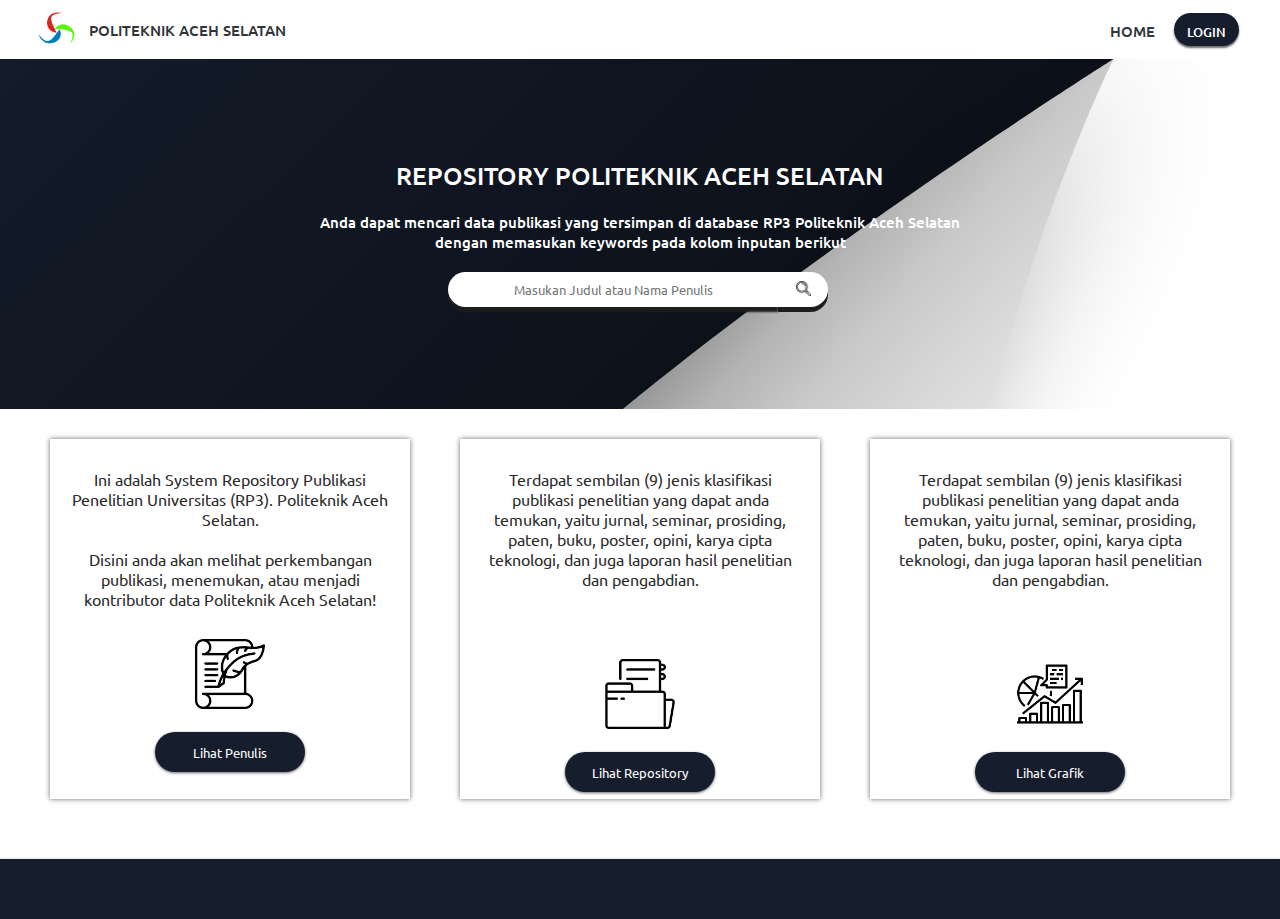
==== index.html @ 5408509c "first commint" ====
<!DOCTYPE html>
<html lang="en">
<head>
    <meta charset="UTF-8">
    <meta name="viewport" content="width=device-width, initial-scale=1.0">
    <title>RP3</title>
    <link rel="stylesheet" href="./assets/css/style.css">
    <link href="./assets/fontawesome/css/all.css" rel="stylesheet"> 
</head>
<body>
    <header>
        <div class="logo">
            <img src="./images/logo-no-text.png" alt="logo"> 
        </div> 
        <span>POLITEKNIK ACEH SELATAN</span>         
        <ul class="nav-links">
            <li><a href="./index.html" class="home">HOME</a></li>
            <li> <a href="http://rp3.poltas.ac.id/"><button class="btn-login">LOGIN</button></a></li>
        </ul>
    </header>
    <section class="start-section">
        <div class="welcome-text">
        <!-- SELAMAT DATANG -->
        REPOSITORY POLITEKNIK ACEH SELATAN
        </div>
        <div class="search-text">Anda dapat mencari data publikasi yang tersimpan di database RP3 Politeknik Aceh Selatan
            dengan memasukan keywords pada kolom inputan berikut</div>
        <div class="search-bar">
            <!-- <div> -->
                <input type="text" placeholder="Masukan Judul atau Nama Penulis">
                <button><img src="images/search.png" alt=""></button>
            <!-- </div> -->
        <div>
            <!-- <select name="" id="">
                <option value="">Pilih Kategori</option>
                <option value="">Prosiding</option>
                <option value="">Jurnal</option>
            </select> -->
                
        </div>
        <!-- <div>
            <button>Cari</button>
        </div> -->
        </div>
    </section>
    <main class="landing-main">
        <section class="box">
            <div class="text-description">
                Ini adalah System Repository Publikasi Penelitian Universitas (RP3). Politeknik Aceh Selatan.
            </div>           
            <div class="text-description-2">
                Disini anda akan melihat perkembangan publikasi, menemukan, atau menjadi kontributor data Politeknik Aceh Selatan!
            </div>
            <div class="box-image">
                <img src="./assets/images/poem.png" alt="">
            </div>
            <a href="./author.html"><button class="btn">Lihat Penulis</button></a>
        </section>

        <section class="box">
            <div class="text-description">
                Terdapat sembilan (9) jenis klasifikasi publikasi penelitian yang dapat anda temukan, yaitu jurnal, seminar, prosiding, paten, buku, poster, opini, karya cipta teknologi, dan juga laporan hasil penelitian dan pengabdian.            
            </div>
            <div class="text-description-3">
            </div>
            <div class="box-image">
                <img src="./assets/images/folder.png" alt="">
            </div>
            <a href="./author.html"><button class="btn">Lihat Repository</button></a>
        </section>

        <section class="box">
            <div class="text-description">
                Terdapat sembilan (9) jenis klasifikasi publikasi penelitian yang dapat anda temukan, yaitu jurnal, seminar, prosiding, paten, buku, poster, opini, karya cipta teknologi, dan juga laporan hasil penelitian dan pengabdian.            
            </div>
            <div class="text-description-3">
            </div>
            <div class="box-image">
                <img src="./assets/images/statistics.png" alt="">
            </div>
            <a href="./author.html"><button class="btn">Lihat Grafik</button></a>
        </section>
    </main>
    <footer>

    </footer>
</body>
</html>
---- assets/css/style.css ----
@import url('https://fonts.googleapis.com/css?family=Ubuntu:300,400,500,700&display=swap');

* {
    padding: 0;
    margin: 0;
    box-sizing: border-box;
    font-family: 'Ubuntu', sans-serif;
}

html {
    position: relative;
    min-height: 100%;
}

body {
    /* background-color: #EAEAEA; */
    background-color: #fff;

}

header {
    display: flex;
    background-color: #fff;
    color: #fff;
    padding: 10px 2%;
    align-items: center;
    width: 100%;
    box-shadow: 0 15px 5px rgb(151, 151, 151);
    z-index: 10;
}

.header{
    display: flex;
    background-color: #fff;
    color: #fff;
    padding: 10px 2%;
    align-items: center;
    width: 100%;

}

/* .logo {
    margin-right: auto;  
} */

header span {
    color: #32353A;
    margin-right: auto;  
    padding-left: 2px;
    font-size: 15px;
    font-weight: 500;
}

.box-image img {
    margin-top: 30px;
    height: 70px;
}

/* .img {
    height: 5px;
    width: 5px;
} */

li {
    list-style: none;
}

li button {

    border-radius: 50px;
    height: 33px;
    width: 65px;
    border:none;
    background-color: #161E2E;
    font-weight: 500;
    color: #fff;
    box-shadow: 0 2px 2px rgb(105, 105, 105);
    cursor: pointer;
    font-size: 13px;
    transition: 0.5s;
    padding: 10px 5px;
}

.nav-links li {
    display: inline-block;
}

hr {
    margin-top: 10px;
    margin-left: auto;
    margin-right: auto;
    width: 30%;
}

li a {
    text-decoration: none;
    color: #32353A;
    padding-right: 15px;
    transition: 0.8s;
    font-weight: 500;
    font-size: 15px;
}

li .btn-login:hover {
    background-color: rgb(41, 53, 77);
    box-shadow: 0 5px 3px rgb(105, 105, 105);
    color: #fff;
}

li .home:hover {
    color: rgb(68, 72, 78);
    text-decoration: none;
}


.data-table {
    margin-left: auto;
    margin-right: auto;
    padding-top: 100px;
    padding-left: 10px;
    padding-right: 10px;
    width: 100%;
}
.start-section {
    background: url('../images/hero-background.svg');
    background-color:#161E2E ;
    /* background-repeat: no-repeat; */
    background-size: 100%;
    width: 100%;
    height: 350px;
    color: #fff;
    text-align: center;
    padding-top: 100px;
    z-index: 1;
}


.start-section-small {
    background: url('../images/pattern.svg');
    background-color:#161E2E ;
    width: 100%;
    height: 250px;
    color: #fff;
    text-align: center;
    padding-top: 100px;
    box-shadow: 0 5px 3px #ccc;
}

.welcome-text {
    font-size: 25px;
    font-weight: 500;
}

.search-text {
    padding: 20px 25%;
    font-size: 15px;
    color: #fff;
    font-weight: 500;
    /* background-color: crimson; */
}

.small-text {
    padding-top: 20px;
    font-weight: 300;
    font-size: 20px;
}

.search-bar {
    display: flex;
    justify-content: center;
    flex-direction: row;
    width: 100%;
    height: 100px;
    margin-left: auto;
    margin-right: auto;
    text-align: center;
}

.search-bar img {
    height: 15px;
    width: 15px;
}

/* .search-bar button {
    border-radius: 0 0 10px 10px;

} */

.search-bar div {
    padding: 2px;
}

.search-bar input {
    border-radius: 50px 0 0 50px;
    width: 330px;
    height: 35px;
    border: none;
    text-align: center;
    box-shadow: 0 5px 2px rgb(29, 29, 29);
    outline: none;
    transition: 0.8s;
    /* padding-right: 0; */
}

.search-bar select {
    /* border-radius: 50px; */
    width: 150px;
    height: 40px;
    text-align: center;
    border: none;
    text-align: center;
    box-shadow: 0 3px 3px rgb(105, 105, 105);
    transition: 0.8s;
    background-color: #fff;
    color: rgb(43, 42, 42);

}

.search-bar button {
    background-color: #fff;
    width: 50px;
    height: 35px;
    border: none;
    border-radius: 0 50px 50px 0;
    cursor: pointer;
    box-shadow: 0 5px 0px rgb(29, 29, 29);
    color: rgb(43, 42, 42);
    transition: 0.8s;
    outline: none;
}

/* .search-bar button:hover {
    box-shadow: 0 9px 3px rgb(105, 105, 105);

}*/

.search-bar input:hover {
    box-shadow: 0 7px 2px rgb(29, 29, 29);
} 


.landing-main {
    /* background-color: tomato; */
    height: 400px;
    width: 100%;
    display: flex;
    justify-content: space-evenly;
    align-items: flex-end;
    flex-wrap: wrap;
}

.author-main{
    margin-left: auto;
    margin-right: auto;
    width: 90%;
    padding-top: 30px;
}

/* .author-content {
    width: 100%;
    height: 600px;
    border-radius: 10px;
    box-shadow: 0 0 5px rgb(114, 114, 114);
    margin-top: 20px;
} */

.btn-back {
    border:none;
    background-color: #fff;
    width: 70px;
    height: 35px;
    box-shadow: 0 0 2px rgba(114, 114, 114);
    cursor: pointer;
    transition: 0.8s;
    font-size: 12px;
    padding: 10px 10px;
}

.btn-back:hover {   
    box-shadow: 0 0 3px rgba(114, 114, 114, 0.384);

}


.box {
    margin: 10px 0px;
    padding:30px 20px;
    height: 360px;
    width: 360px;
    text-align: center;
    /* box-shadow: 0 0 3px #ccc; */
    box-shadow: 0px 0px 5px rgb(105, 105, 105);
    /* border-radius: 10px; */
    color: rgb(43, 42, 42);
    background-color: #fff;

}

.btn {
   
    width: 150px;
    height: 40px;
    background-color: #161E2E;
    color: #fff;
    border: none;
    cursor: pointer;
    margin-top: 20px ;
    border-radius: 30px;
    box-shadow: 0 1px 3px rgb(105, 105, 105);
    transition: .7s;

}

.btn:hover {
    background-color: rgb(41, 53, 77);
    box-shadow: 0 5px 3px rgb(105, 105, 105);

}

.text-description-2 {
    padding-top: 20px;
}

.text-description-3 {
    padding-top: 40px;
}

footer {
    margin-top: 50px;
    width: 100%;
    height: 60px;
    background-color:#161E2E;
    box-shadow: 0 0 3px #ccc;
    /* position: fixed; */
    bottom: 0;
    /* overflow: hidden; */
}

@media(max-width:570px) {
    
    

    .search-bar input {
        width: 290px;
    }
    /* .start-section {
        height: 390px;
    } */
}

@media(max-width:360px) {
    .start-section {
        height: 450px;
    }
}
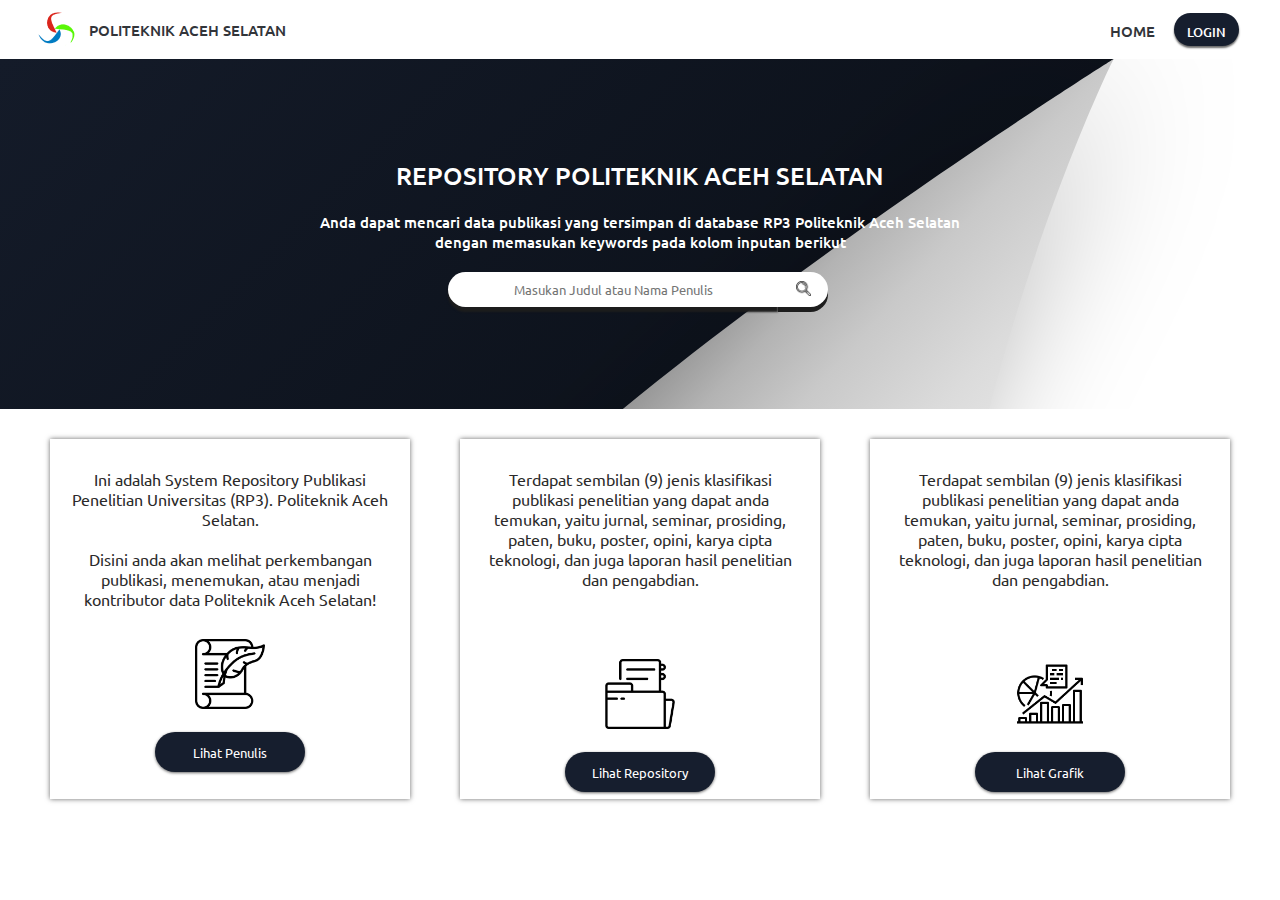
==== commit c9ceffdb: "add burger responsive navbar" ====
--- a/index.html
+++ b/index.html
@@ -1,55 +1,53 @@
 <!DOCTYPE html>
 <html lang="en">
+
 <head>
     <meta charset="UTF-8">
     <meta name="viewport" content="width=device-width, initial-scale=1.0">
-    <title>RP3</title>
+    <title>Repository Poltas</title>
     <link rel="stylesheet" href="./assets/css/style.css">
-    <link href="./assets/fontawesome/css/all.css" rel="stylesheet"> 
+    <link href="./assets/fontawesome/css/all.css" rel="stylesheet">
 </head>
+
 <body>
     <header>
         <div class="logo">
-            <img src="./images/logo-no-text.png" alt="logo"> 
-        </div> 
-        <span>POLITEKNIK ACEH SELATAN</span>         
+            <img src="./images/logo-no-text.png" alt="logo">
+        </div>
+        <span>POLITEKNIK ACEH SELATAN</span>
         <ul class="nav-links">
             <li><a href="./index.html" class="home">HOME</a></li>
             <li> <a href="http://rp3.poltas.ac.id/"><button class="btn-login">LOGIN</button></a></li>
         </ul>
+
+        <div class="burger">
+            <div class="line1"></div>
+            <div class="line2"></div>
+            <div class="line3"></div>
+        </div>
+
     </header>
     <section class="start-section">
         <div class="welcome-text">
-        <!-- SELAMAT DATANG -->
-        REPOSITORY POLITEKNIK ACEH SELATAN
+            <!-- SELAMAT DATANG -->
+            REPOSITORY POLITEKNIK ACEH SELATAN
         </div>
-        <div class="search-text">Anda dapat mencari data publikasi yang tersimpan di database RP3 Politeknik Aceh Selatan
+        <div class="search-text">Anda dapat mencari data publikasi yang tersimpan di database RP3 Politeknik Aceh
+            Selatan
             dengan memasukan keywords pada kolom inputan berikut</div>
         <div class="search-bar">
-            <!-- <div> -->
-                <input type="text" placeholder="Masukan Judul atau Nama Penulis">
-                <button><img src="images/search.png" alt=""></button>
-            <!-- </div> -->
-        <div>
-            <!-- <select name="" id="">
-                <option value="">Pilih Kategori</option>
-                <option value="">Prosiding</option>
-                <option value="">Jurnal</option>
-            </select> -->
-                
-        </div>
-        <!-- <div>
-            <button>Cari</button>
-        </div> -->
-        </div>
+            <input type="text" placeholder="Masukan Judul atau Nama Penulis">
+            <button><img src="images/search.png" alt=""></button>
+            <div>
     </section>
     <main class="landing-main">
         <section class="box">
             <div class="text-description">
                 Ini adalah System Repository Publikasi Penelitian Universitas (RP3). Politeknik Aceh Selatan.
-            </div>           
+            </div>
             <div class="text-description-2">
-                Disini anda akan melihat perkembangan publikasi, menemukan, atau menjadi kontributor data Politeknik Aceh Selatan!
+                Disini anda akan melihat perkembangan publikasi, menemukan, atau menjadi kontributor data Politeknik
+                Aceh Selatan!
             </div>
             <div class="box-image">
                 <img src="./assets/images/poem.png" alt="">
@@ -59,7 +57,9 @@
 
         <section class="box">
             <div class="text-description">
-                Terdapat sembilan (9) jenis klasifikasi publikasi penelitian yang dapat anda temukan, yaitu jurnal, seminar, prosiding, paten, buku, poster, opini, karya cipta teknologi, dan juga laporan hasil penelitian dan pengabdian.            
+                Terdapat sembilan (9) jenis klasifikasi publikasi penelitian yang dapat anda temukan, yaitu jurnal,
+                seminar, prosiding, paten, buku, poster, opini, karya cipta teknologi, dan juga laporan hasil penelitian
+                dan pengabdian.
             </div>
             <div class="text-description-3">
             </div>
@@ -71,7 +71,9 @@
 
         <section class="box">
             <div class="text-description">
-                Terdapat sembilan (9) jenis klasifikasi publikasi penelitian yang dapat anda temukan, yaitu jurnal, seminar, prosiding, paten, buku, poster, opini, karya cipta teknologi, dan juga laporan hasil penelitian dan pengabdian.            
+                Terdapat sembilan (9) jenis klasifikasi publikasi penelitian yang dapat anda temukan, yaitu jurnal,
+                seminar, prosiding, paten, buku, poster, opini, karya cipta teknologi, dan juga laporan hasil penelitian
+                dan pengabdian.
             </div>
             <div class="text-description-3">
             </div>
@@ -81,8 +83,12 @@
             <a href="./author.html"><button class="btn">Lihat Grafik</button></a>
         </section>
     </main>
-    <footer>
+    <!-- <footer>
 
-    </footer>
+    </footer> -->
+
+    <script src="./assets/script/app.js"></script>
+
 </body>
+
 </html>--- a/assets/css/style.css
+++ b/assets/css/style.css
@@ -29,20 +29,17 @@
     z-index: 10;
 }
 
-.header{
-    display: flex;
-    background-color: #fff;
-    color: #fff;
-    padding: 10px 2%;
-    align-items: center;
-    width: 100%;
-
-}
-
-/* .logo {
-    margin-right: auto;  
-} */
-
+.burger div {
+    width: 25px;
+    height: 3px;
+    background-color: #161E2E;
+    margin: 5px;
+    transition: all 0.5s ease;
+}
+
+.burger { 
+    display: none;
+}
 header span {
     color: #32353A;
     margin-right: auto;  
@@ -55,11 +52,6 @@
     margin-top: 30px;
     height: 70px;
 }
-
-/* .img {
-    height: 5px;
-    width: 5px;
-} */
 
 li {
     list-style: none;
@@ -124,7 +116,7 @@
 .start-section {
     background: url('../images/hero-background.svg');
     background-color:#161E2E ;
-    /* background-repeat: no-repeat; */
+    background-repeat: no-repeat;
     background-size: 100%;
     width: 100%;
     height: 350px;
@@ -133,7 +125,6 @@
     padding-top: 100px;
     z-index: 1;
 }
-
 
 .start-section-small {
     background: url('../images/pattern.svg');
@@ -180,11 +171,6 @@
     height: 15px;
     width: 15px;
 }
-
-/* .search-bar button {
-    border-radius: 0 0 10px 10px;
-
-} */
 
 .search-bar div {
     padding: 2px;
@@ -256,14 +242,6 @@
     padding-top: 30px;
 }
 
-/* .author-content {
-    width: 100%;
-    height: 600px;
-    border-radius: 10px;
-    box-shadow: 0 0 5px rgb(114, 114, 114);
-    margin-top: 20px;
-} */
-
 .btn-back {
     border:none;
     background-color: #fff;
@@ -353,3 +331,73 @@
         height: 450px;
     }
 }
+
+@media screen and (max-width:768px) {
+    body{
+        overflow-x: hidden;
+    }
+    .nav-links {
+        position: absolute;
+        right: 0px;
+        height: 50vh;
+        top: 59px;
+        background-color: #161E2E;
+        display: flex;
+        flex-direction: column;
+        align-items: center;
+        width: 50%;
+        transform: translateX(100%);
+        transition: 0.5s ease-in;
+        justify-content: space-evenly;
+    }
+
+    .nav-links li {
+        /* padding-top: 20px; */
+        opacity: 0;
+    }
+
+    .nav-links .home {
+        color: #fff;
+    }
+
+    .nav-links .btn-login {
+        background-color: #fff;
+        color: #161E2E;
+    }
+
+    .burger {
+        display: block;
+        cursor: pointer;
+    }
+
+}
+
+.nav-active {
+    transform: translate(0%);
+}
+
+@keyframes navLinkFade{
+    from{
+        opacity: 0;
+        transform: translate(50px);
+    }
+    to{
+        opacity: 1;
+        transform: translate(0px);
+    }
+}
+
+.toggle .line1{
+    transform: rotate(-45deg) translate(-5px, 6px);
+    
+}
+
+.toggle .line2{
+    opacity: 0;
+}
+
+.toggle .line3{
+    transform: rotate(45deg) translate(-5px, -6px);
+}
+
+
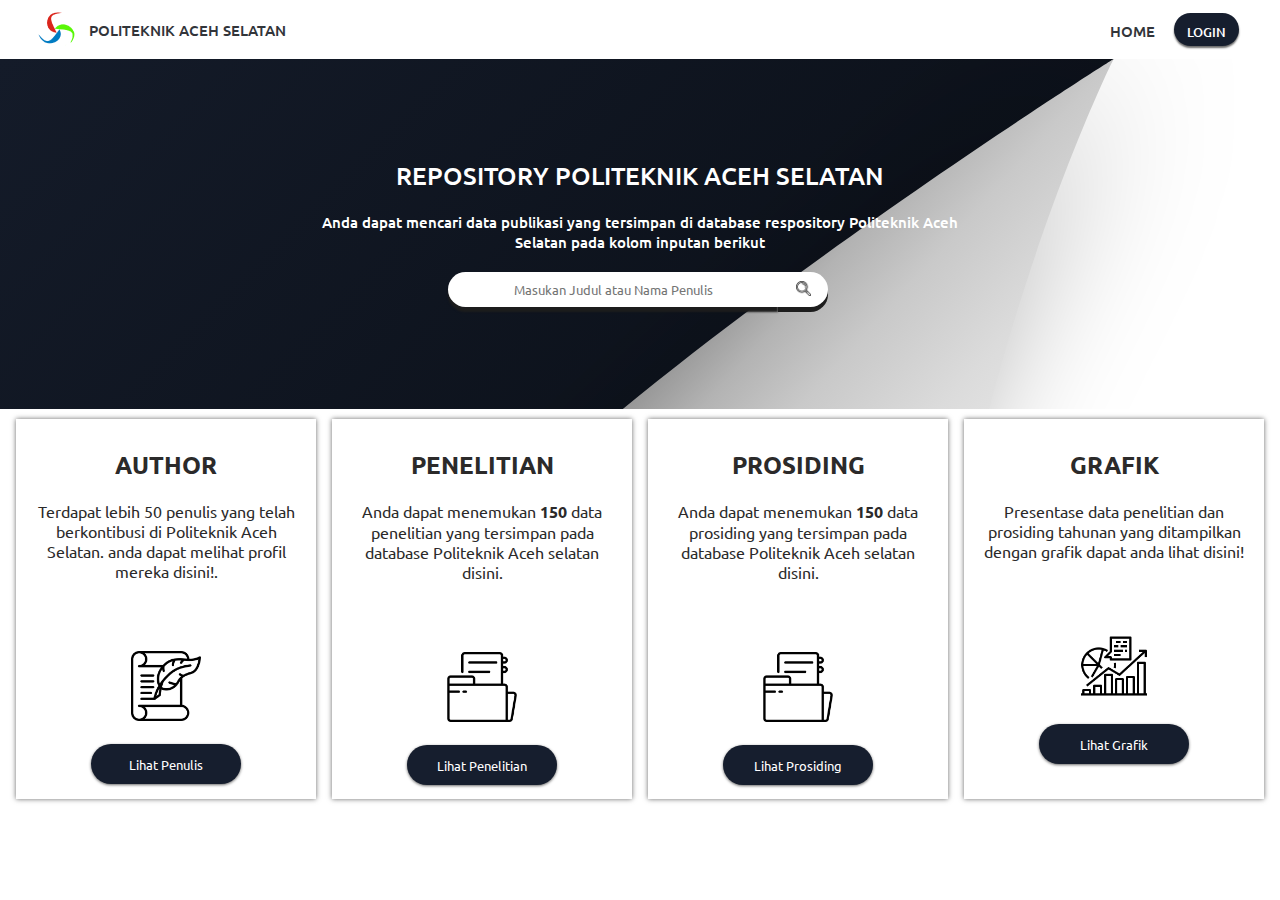
==== commit aa2b43ab: "blabla" ====
--- a/index.html
+++ b/index.html
@@ -32,9 +32,9 @@
             <!-- SELAMAT DATANG -->
             REPOSITORY POLITEKNIK ACEH SELATAN
         </div>
-        <div class="search-text">Anda dapat mencari data publikasi yang tersimpan di database RP3 Politeknik Aceh
+        <div class="search-text">Anda dapat mencari data publikasi yang tersimpan di database respository Politeknik Aceh
             Selatan
-            dengan memasukan keywords pada kolom inputan berikut</div>
+            pada kolom inputan berikut</div>
         <div class="search-bar">
             <input type="text" placeholder="Masukan Judul atau Nama Penulis">
             <button><img src="images/search.png" alt=""></button>
@@ -43,11 +43,8 @@
     <main class="landing-main">
         <section class="box">
             <div class="text-description">
-                Ini adalah System Repository Publikasi Penelitian Universitas (RP3). Politeknik Aceh Selatan.
-            </div>
-            <div class="text-description-2">
-                Disini anda akan melihat perkembangan publikasi, menemukan, atau menjadi kontributor data Politeknik
-                Aceh Selatan!
+                <h2>AUTHOR</h2>
+                Terdapat lebih 50 penulis yang telah berkontibusi di Politeknik Aceh Selatan. anda dapat melihat profil mereka disini!.
             </div>
             <div class="box-image">
                 <img src="./assets/images/poem.png" alt="">
@@ -57,26 +54,35 @@
 
         <section class="box">
             <div class="text-description">
-                Terdapat sembilan (9) jenis klasifikasi publikasi penelitian yang dapat anda temukan, yaitu jurnal,
-                seminar, prosiding, paten, buku, poster, opini, karya cipta teknologi, dan juga laporan hasil penelitian
-                dan pengabdian.
+                <h2>PENELITIAN</h2>
+                Anda dapat menemukan <b>150</b> data penelitian yang tersimpan pada database Politeknik Aceh selatan disini.
             </div>
-            <div class="text-description-3">
-            </div>
+            
             <div class="box-image">
                 <img src="./assets/images/folder.png" alt="">
             </div>
-            <a href="./author.html"><button class="btn">Lihat Repository</button></a>
+            <a href="./author.html"><button class="btn">Lihat Penelitian</button></a>
         </section>
 
         <section class="box">
             <div class="text-description">
-                Terdapat sembilan (9) jenis klasifikasi publikasi penelitian yang dapat anda temukan, yaitu jurnal,
-                seminar, prosiding, paten, buku, poster, opini, karya cipta teknologi, dan juga laporan hasil penelitian
-                dan pengabdian.
+                 <h2>PROSIDING</h2>
+                Anda dapat menemukan <b>150</b> data prosiding yang tersimpan pada database Politeknik Aceh selatan disini.
             </div>
-            <div class="text-description-3">
+            
+            <div class="box-image">
+                <img src="./assets/images/folder.png" alt="">
             </div>
+            <a href="./author.html"><button class="btn">Lihat Prosiding</button></a>
+        </section>
+
+        <section class="box">
+            <div class="text-description">
+                <h2>GRAFIK</h2>
+                Presentase data penelitian dan prosiding tahunan yang ditampilkan dengan grafik dapat anda lihat disini!
+                <p></p>
+            </div>
+            
             <div class="box-image">
                 <img src="./assets/images/statistics.png" alt="">
             </div>
--- a/assets/css/style.css
+++ b/assets/css/style.css
@@ -26,7 +26,7 @@
     align-items: center;
     width: 100%;
     box-shadow: 0 15px 5px rgb(151, 151, 151);
-    z-index: 10;
+    z-index: -1;
 }
 
 .burger div {
@@ -39,6 +39,8 @@
 
 .burger { 
     display: none;
+    z-index: 3;
+
 }
 header span {
     color: #32353A;
@@ -46,10 +48,11 @@
     padding-left: 2px;
     font-size: 15px;
     font-weight: 500;
+    z-index: 3;
 }
 
 .box-image img {
-    margin-top: 30px;
+    margin-top: 70px;
     height: 70px;
 }
 
@@ -71,10 +74,16 @@
     font-size: 13px;
     transition: 0.5s;
     padding: 10px 5px;
-}
-
+    z-index: 3;
+}
+
+.nav-links {
+    z-index: 3;
+
+}
 .nav-links li {
     display: inline-block;
+    z-index: 3;
 }
 
 hr {
@@ -82,6 +91,11 @@
     margin-left: auto;
     margin-right: auto;
     width: 30%;
+}
+
+.logo {
+    z-index: 3;
+
 }
 
 li a {
@@ -91,6 +105,8 @@
     transition: 0.8s;
     font-weight: 500;
     font-size: 15px;
+    z-index: 3;
+
 }
 
 li .btn-login:hover {
@@ -147,7 +163,7 @@
     font-size: 15px;
     color: #fff;
     font-weight: 500;
-    /* background-color: crimson; */
+  
 }
 
 .small-text {
@@ -263,15 +279,22 @@
 .box {
     margin: 10px 0px;
     padding:30px 20px;
-    height: 360px;
-    width: 360px;
+    height: 380px;
+    width: 300px;
     text-align: center;
     /* box-shadow: 0 0 3px #ccc; */
     box-shadow: 0px 0px 5px rgb(105, 105, 105);
     /* border-radius: 10px; */
     color: rgb(43, 42, 42);
     background-color: #fff;
-
+    transition: 0.5s;
+}
+
+
+.box:hover {
+   
+    box-shadow: 0px 0px 7px rgb(105, 105, 105);
+   
 }
 
 .btn {
@@ -299,6 +322,10 @@
     padding-top: 20px;
 }
 
+.text-description h2 {
+    padding-bottom: 20px;
+}
+
 .text-description-3 {
     padding-top: 40px;
 }
@@ -334,35 +361,73 @@
 
 @media screen and (max-width:768px) {
     body{
-        overflow-x: hidden;
+
+        /* overflow-x: hidden; */
+        /* overflow: hidden; */
+    }
+
+    .start-section {
+        height: 420px;
+    }
+
+    .start-section .welcome-text {
+        background-color: rgba(29, 29, 29, 0.493);
+        width: 70%;
+        margin-left: auto;
+        margin-right: auto;
+        /* height: 90px; */
+        padding: 10px 5px;
+    }
+
+    .start-section .search-text {
+        margin: 20px 0;
+        padding: 10px ;
+        font-size: 15px;
+        color: #fff;
+        font-weight: 500;
+        background-color: rgba(29, 29, 29, 0.493);
+        width: 90%;
+        margin-left: auto;
+        margin-right: auto;
+
+
     }
     .nav-links {
         position: absolute;
         right: 0px;
-        height: 50vh;
+        height: 15vh;
         top: 59px;
-        background-color: #161E2E;
-        display: flex;
+        background-color: #fff;
         flex-direction: column;
         align-items: center;
-        width: 50%;
-        transform: translateX(100%);
+        width: 100%;
+        transform: translateY(-100%);
         transition: 0.5s ease-in;
         justify-content: space-evenly;
-    }
+        display: flex;
+        z-index: 1;
+    }
+
+    /* .nav-links2 {
+        display: flex;
+        transition: 0.5s;
+
+    } */
 
     .nav-links li {
         /* padding-top: 20px; */
         opacity: 0;
+        border-bottom: 2px;
+
     }
 
     .nav-links .home {
+        color: #161E2E;
+    }
+
+    .nav-links .btn-login {
+        background-color: #161E2E;
         color: #fff;
-    }
-
-    .nav-links .btn-login {
-        background-color: #fff;
-        color: #161E2E;
     }
 
     .burger {
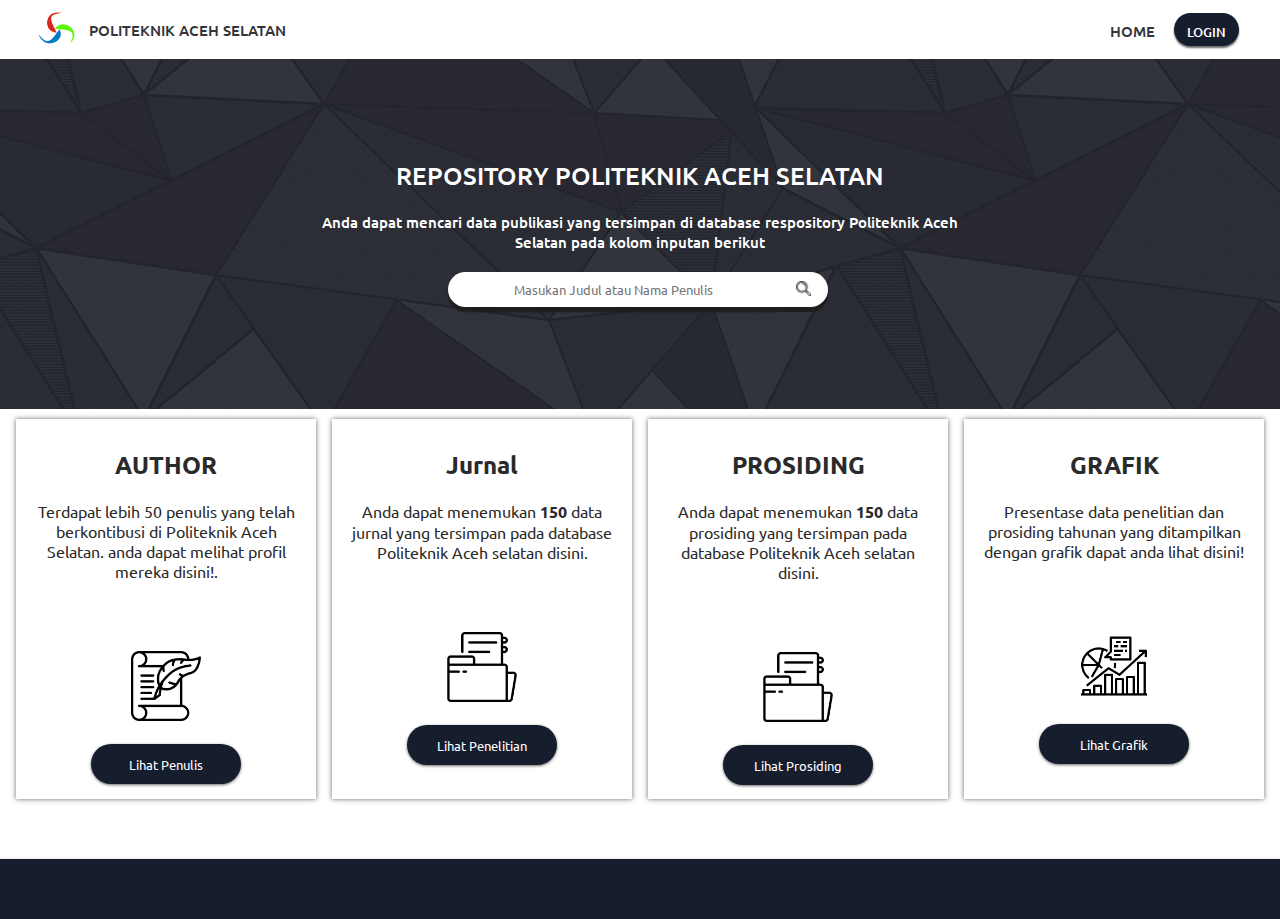
==== commit 7d5970d6: "add more menu" ====
--- a/index.html
+++ b/index.html
@@ -11,9 +11,11 @@
 
 <body>
     <header>
+
         <div class="logo">
             <img src="./images/logo-no-text.png" alt="logo">
         </div>
+
         <span>POLITEKNIK ACEH SELATAN</span>
         <ul class="nav-links">
             <li><a href="./index.html" class="home">HOME</a></li>
@@ -25,8 +27,8 @@
             <div class="line2"></div>
             <div class="line3"></div>
         </div>
+    </header>
 
-    </header>
     <section class="start-section">
         <div class="welcome-text">
             <!-- SELAMAT DATANG -->
@@ -54,14 +56,14 @@
 
         <section class="box">
             <div class="text-description">
-                <h2>PENELITIAN</h2>
-                Anda dapat menemukan <b>150</b> data penelitian yang tersimpan pada database Politeknik Aceh selatan disini.
+                <h2>Jurnal</h2>
+                Anda dapat menemukan <b>150</b> data jurnal yang tersimpan pada database Politeknik Aceh selatan disini.
             </div>
             
             <div class="box-image">
                 <img src="./assets/images/folder.png" alt="">
             </div>
-            <a href="./author.html"><button class="btn">Lihat Penelitian</button></a>
+            <a href="./jurnal.html"><button class="btn">Lihat Penelitian</button></a>
         </section>
 
         <section class="box">
@@ -73,7 +75,7 @@
             <div class="box-image">
                 <img src="./assets/images/folder.png" alt="">
             </div>
-            <a href="./author.html"><button class="btn">Lihat Prosiding</button></a>
+            <a href="./prosiding.html"><button class="btn">Lihat Prosiding</button></a>
         </section>
 
         <section class="box">
@@ -89,9 +91,9 @@
             <a href="./author.html"><button class="btn">Lihat Grafik</button></a>
         </section>
     </main>
-    <!-- <footer>
+    <footer>
 
-    </footer> -->
+    </footer>
 
     <script src="./assets/script/app.js"></script>
 
--- a/assets/css/style.css
+++ b/assets/css/style.css
@@ -124,16 +124,16 @@
 .data-table {
     margin-left: auto;
     margin-right: auto;
-    padding-top: 100px;
+    padding-top: 50px;
     padding-left: 10px;
     padding-right: 10px;
     width: 100%;
 }
 .start-section {
-    background: url('../images/hero-background.svg');
+    background: url('../images/shattered-island.gif');
     background-color:#161E2E ;
-    background-repeat: no-repeat;
-    background-size: 100%;
+    background-repeat: repeat;
+    /* background-size: 100%; */
     width: 100%;
     height: 350px;
     color: #fff;
@@ -143,7 +143,8 @@
 }
 
 .start-section-small {
-    background: url('../images/pattern.svg');
+    /* background: url('../images/pattern.svg'); */
+    background: url('../images/shattered-island.gif');
     background-color:#161E2E ;
     width: 100%;
     height: 250px;
@@ -256,6 +257,7 @@
     margin-right: auto;
     width: 90%;
     padding-top: 30px;
+    /* background-color: #161E2E; */
 }
 
 .btn-back {
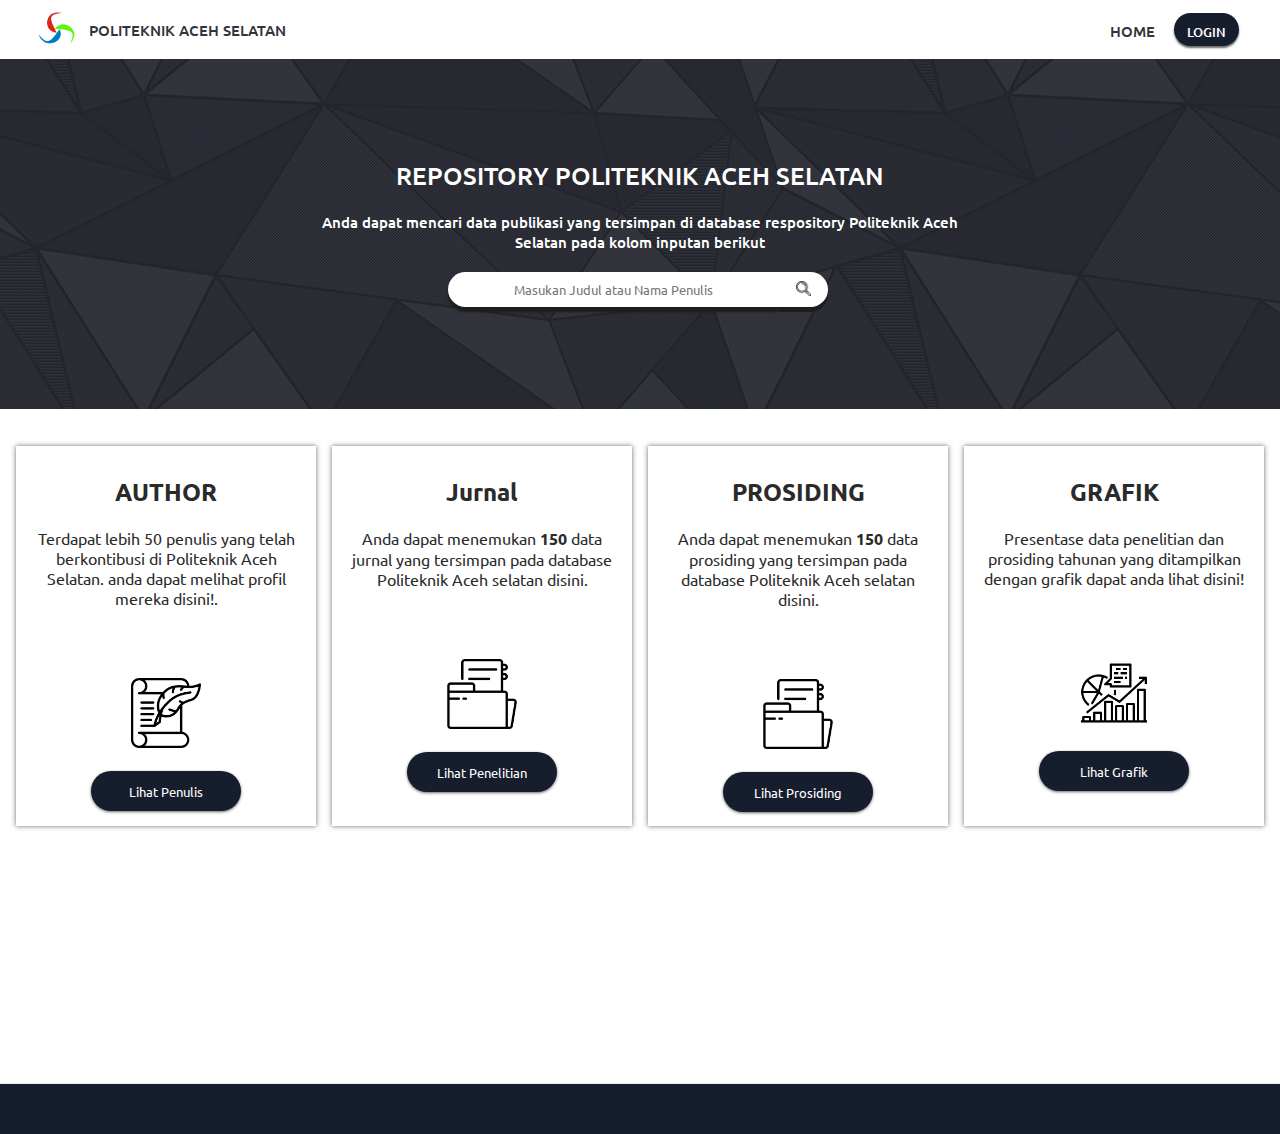
==== commit 2da453d8: "changes table style and fix footer bottom" ====
--- a/index.html
+++ b/index.html
@@ -10,7 +10,7 @@
 </head>
 
 <body>
-    <header>
+    <header class="header">
 
         <div class="logo">
             <img src="./images/logo-no-text.png" alt="logo">
--- a/assets/css/style.css
+++ b/assets/css/style.css
@@ -1,4 +1,5 @@
 @import url('https://fonts.googleapis.com/css?family=Ubuntu:300,400,500,700&display=swap');
+@import url('https://fonts.googleapis.com/css?family=Arimo:400,700&display=swap');
 
 * {
     padding: 0;
@@ -7,16 +8,18 @@
     font-family: 'Ubuntu', sans-serif;
 }
 
+body {
+    
+    margin: 0;
+    min-height: 100vh;
+
+}
+
 html {
-    position: relative;
-    min-height: 100%;
-}
-
-body {
-    /* background-color: #EAEAEA; */
-    background-color: #fff;
-
-}
+    /* height: 100%; */
+}
+
+
 
 header {
     display: flex;
@@ -28,6 +31,18 @@
     box-shadow: 0 15px 5px rgb(151, 151, 151);
     z-index: -1;
 }
+
+.header {
+    display: flex;
+    background-color: #fff;
+    color: #fff;
+    padding: 10px 2%;
+    align-items: center;
+    width: 100%;
+    box-shadow: 0 15px 5px rgb(151, 151, 151);
+    z-index: -1;
+}
+
 
 .burger div {
     width: 25px;
@@ -42,7 +57,7 @@
     z-index: 3;
 
 }
-header span {
+.header span {
     color: #32353A;
     margin-right: auto;  
     padding-left: 2px;
@@ -124,9 +139,7 @@
 .data-table {
     margin-left: auto;
     margin-right: auto;
-    padding-top: 50px;
-    padding-left: 10px;
-    padding-right: 10px;
+    padding: 50px 10px;
     width: 100%;
 }
 .start-section {
@@ -244,11 +257,12 @@
 
 .landing-main {
     /* background-color: tomato; */
-    height: 400px;
+    min-height: 75vh;
     width: 100%;
     display: flex;
     justify-content: space-evenly;
-    align-items: flex-end;
+    /* align-items: flex-end; */
+    padding:30px 0 ;
     flex-wrap: wrap;
 }
 
@@ -258,6 +272,15 @@
     width: 90%;
     padding-top: 30px;
     /* background-color: #161E2E; */
+    min-height: 100%;
+}
+
+.container {
+  
+    display: flex;
+    /* background-color: tomato; */
+    margin-top: 20px;
+
 }
 
 .btn-back {
@@ -279,7 +302,7 @@
 
 
 .box {
-    margin: 10px 0px;
+    margin: 7px 0px;
     padding:30px 20px;
     height: 380px;
     width: 300px;
@@ -292,6 +315,49 @@
     transition: 0.5s;
 }
 
+.box-profile {
+    background-color: #fff;
+    max-width: 260px;
+    height: 500px;
+    border-radius: 5px;
+    box-shadow: 0 0 2px rgb(61, 61, 61);
+    margin-bottom: 30px;
+
+    
+}
+
+.profile-images {
+    width: 260px;
+    height: 100px;
+    margin-left: auto;
+    margin-right: auto;
+    padding-top: 30px;
+    
+}
+
+.box-profile img {
+    width: 100px;
+    height: 100px;
+    border-radius: 50%;
+    margin-left: auto;
+    margin-right: auto;
+    display: block;
+    box-shadow: 0 0 3px rgb(61, 61, 61);
+
+}
+
+.box-profile hr {
+    margin-top: 20px;
+    width: 220px;
+}
+
+.text-name {
+    text-align: center;
+    padding-top: 30px;
+    font-weight: 400;
+    font-size: 15px;
+
+}
 
 .box:hover {
    
@@ -333,14 +399,17 @@
 }
 
 footer {
-    margin-top: 50px;
-    width: 100%;
-    height: 60px;
+    /* margin-top: 50px; */
+    width: 100%;
+    height: 50px;
     background-color:#161E2E;
     box-shadow: 0 0 3px #ccc;
-    /* position: fixed; */
+    /* position: absolute;
     bottom: 0;
-    /* overflow: hidden; */
+    left: 0;
+    overflow: hidden; */
+    /* position: fixed;
+	bottom: 0; */
 }
 
 @media(max-width:570px) {
@@ -372,14 +441,13 @@
         height: 420px;
     }
 
-    .start-section .welcome-text {
+    /* .start-section .welcome-text {
         background-color: rgba(29, 29, 29, 0.493);
         width: 70%;
         margin-left: auto;
         margin-right: auto;
-        /* height: 90px; */
         padding: 10px 5px;
-    }
+    } */
 
     .start-section .search-text {
         margin: 20px 0;
@@ -387,7 +455,6 @@
         font-size: 15px;
         color: #fff;
         font-weight: 500;
-        background-color: rgba(29, 29, 29, 0.493);
         width: 90%;
         margin-left: auto;
         margin-right: auto;
@@ -468,3 +535,87 @@
 }
 
 
+/* TABS CARD */
+.warpper{
+    display:flex;
+    flex-direction: column;
+    align-items: center;
+    margin-left: 30px;
+  }
+  .tab{
+    cursor: pointer;
+    padding:10px 20px;
+    margin:0px 2px;
+    background:#161E2E;
+    display:inline-block;
+    color:#fff;
+    border-radius:3px 3px 0px 0px;
+    /* box-shadow: 0 0.5rem 0.8rem #00000080; */
+    box-shadow: 0 1px 3px rgb(105, 105, 105);
+    left: 0;
+
+  }
+  .panels{
+    background:#fffffff6;
+    /* box-shadow: 0 2rem 2rem #00000080; */
+    box-shadow: 0 1px 3px rgb(105, 105, 105);
+
+    min-height:458px;
+    width:100%;
+    max-width:800px;
+    border-radius:3px;
+    overflow:hidden;
+    padding:20px;  
+    float: right;
+
+  }
+  .number {
+      float: left;
+      padding-right: 10px;
+  }
+
+  .panels hr {
+      width: 100%;
+  }
+  .panel{
+    display:none;
+    animation: fadein .8s;
+    padding-top: 10px;
+  }
+  @keyframes fadein {
+      from {
+          opacity:0;
+      }
+      to {
+          opacity:1;
+      }
+  }
+  .panel-title{
+    font-size:15px;
+    font-weight:400
+  }
+  .radio{
+    display:none;
+  }
+  #one:checked ~ .panels #one-panel,
+  #two:checked ~ .panels #two-panel,
+  #three:checked ~ .panels #three-panel{
+    display:block
+  }
+  #one:checked ~ .tabs #one-tab,
+  #two:checked ~ .tabs #two-tab,
+  #three:checked ~ .tabs #three-tab{
+    background:#fffffff6;
+    color:#161E2E;
+    border-top: 3px solid #161E2E;
+  }
+
+  @media(max-width:570px){
+      .container{
+          display: flex;
+          flex-direction: column;
+          align-items: center;
+          justify-content: left;
+          
+      }
+  }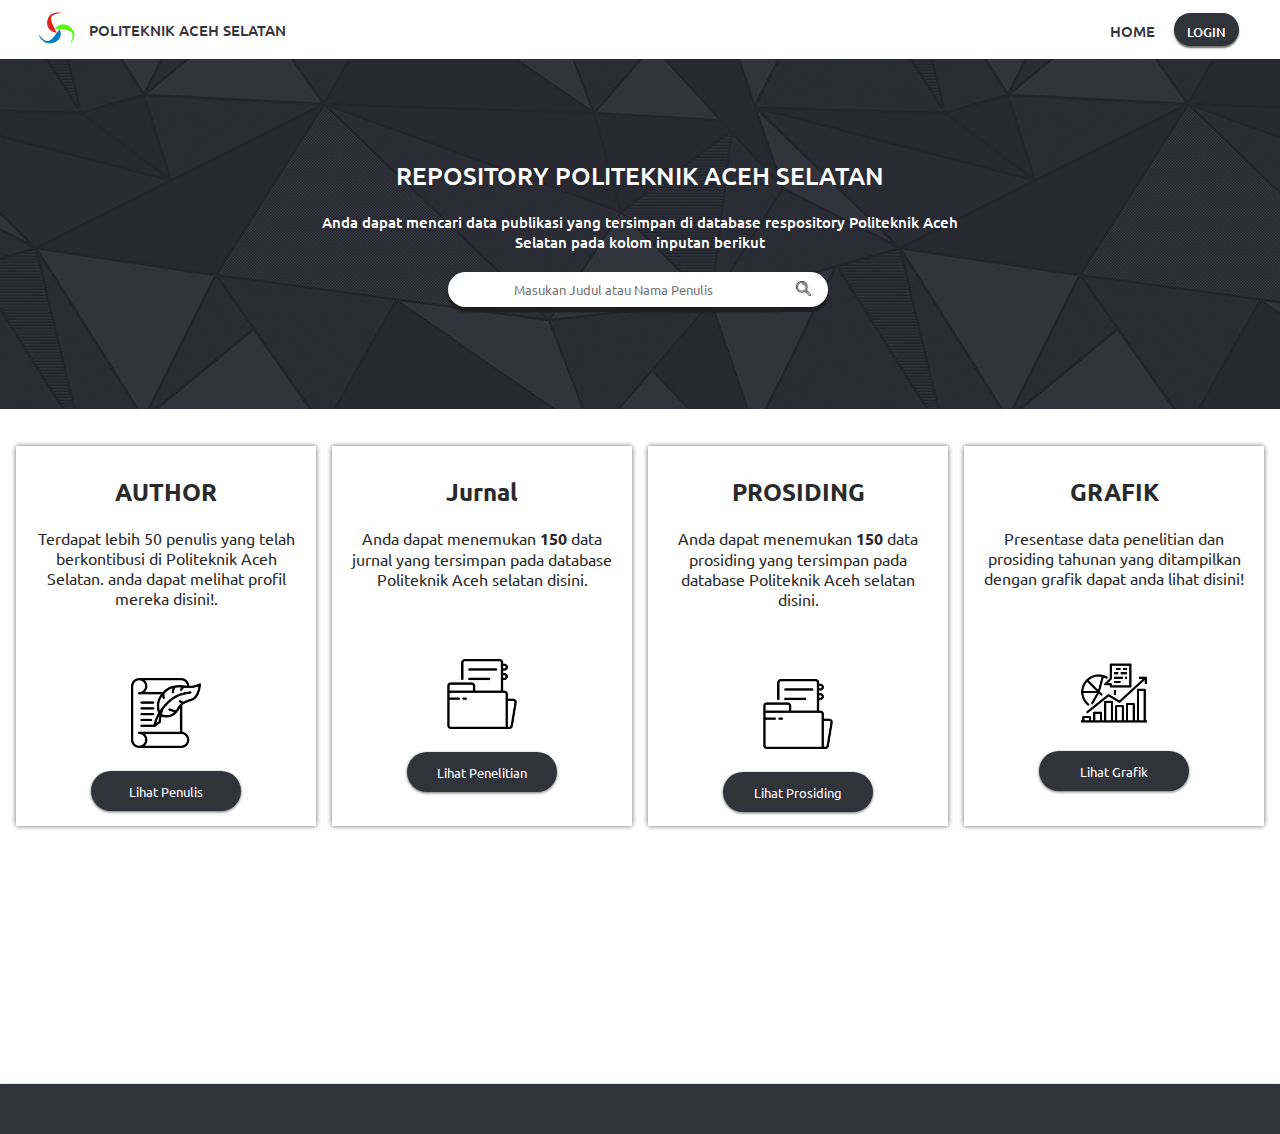
==== commit ad06ce1d: "add more pages" ====
--- a/index.html
+++ b/index.html
@@ -11,7 +11,7 @@
 
 <body>
     <header class="header">
-
+ 
         <div class="logo">
             <img src="./images/logo-no-text.png" alt="logo">
         </div>
--- a/assets/css/style.css
+++ b/assets/css/style.css
@@ -81,7 +81,7 @@
     height: 33px;
     width: 65px;
     border:none;
-    background-color: #161E2E;
+    background-color: #31333B;
     font-weight: 500;
     color: #fff;
     box-shadow: 0 2px 2px rgb(105, 105, 105);
@@ -121,12 +121,12 @@
     font-weight: 500;
     font-size: 15px;
     z-index: 3;
-
 }
 
 li .btn-login:hover {
-    background-color: rgb(41, 53, 77);
-    box-shadow: 0 5px 3px rgb(105, 105, 105);
+    /* background-color: rgb(41, 53, 77); */
+    background-color: rgb(73, 75, 80);
+    box-shadow: 0 3px 3px rgb(105, 105, 105);
     color: #fff;
 }
 
@@ -139,7 +139,7 @@
 .data-table {
     margin-left: auto;
     margin-right: auto;
-    padding: 50px 10px;
+    padding: 0 10px 0px 10px;
     width: 100%;
 }
 .start-section {
@@ -275,6 +275,30 @@
     min-height: 100%;
 }
 
+.detail-main{
+    margin-left: auto;
+    margin-right: auto;
+    width: 90%;
+    padding-top: 30px;
+    /* background-color: #161E2E; */
+    min-height: 100%;
+}
+
+.card-table {
+    /* background-color: tomato; */
+    box-shadow: 0 0 5px #ddd;
+    margin-bottom: 50px;
+}
+
+.card {
+    /* background-color: tomato; */
+    box-shadow: 0 0 5px #ddd;
+    margin: 10px 0;
+    height: 470px;
+    width: 100%;
+    padding: 30px;
+}
+
 .container {
   
     display: flex;
@@ -316,7 +340,7 @@
 }
 
 .box-profile {
-    background-color: #fff;
+    /* background-color: tomato; */
     max-width: 260px;
     height: 500px;
     border-radius: 5px;
@@ -324,6 +348,17 @@
     margin-bottom: 30px;
 
     
+}
+
+.top-side {
+    width: 260px;
+    height: 210px;
+    /* background-color: violet; */
+}
+
+.bottom-side {
+    /* background-color: violet; */
+    padding: 20px;
 }
 
 .profile-images {
@@ -332,6 +367,7 @@
     margin-left: auto;
     margin-right: auto;
     padding-top: 30px;
+    /* background-color: teal; */
     
 }
 
@@ -347,13 +383,13 @@
 }
 
 .box-profile hr {
-    margin-top: 20px;
+    margin-top: 0;
     width: 220px;
 }
 
 .text-name {
     text-align: center;
-    padding-top: 30px;
+    padding-top: 50px;
     font-weight: 400;
     font-size: 15px;
 
@@ -365,24 +401,103 @@
    
 }
 
+.info-container {
+/* background-color: tomato; */
+padding: 30px;
+display: flex;
+justify-content: center;
+
+}
+
+.info-box {
+    width: 250px;
+    height: 130px;
+    box-shadow: 0 0 5px #ccc;
+    background-color: #fff;
+    margin:10px;
+    text-align: center;
+    padding-top: 10px;
+    border-radius: 10px;
+    /* background: url('../images/hero-background.svg'); */
+    
+}
+
+.info-box a {
+    color: #000;
+}
+
+.info-icon {
+    display: flex;
+    justify-content: center;
+    align-content: flex-start;
+    /* background-color: teal; */
+    padding-bottom: 10px;
+}
+
+.info-icon img {
+    width: 30px;
+    height: 30px;
+    margin-right: 10px;
+}
+
+.info-icon li {
+    display: inline-block;
+    font-size: 80px;
+}
+
 .btn {
    
     width: 150px;
     height: 40px;
-    background-color: #161E2E;
+    background-color: #31333B;
     color: #fff;
     border: none;
     cursor: pointer;
     margin-top: 20px ;
     border-radius: 30px;
     box-shadow: 0 1px 3px rgb(105, 105, 105);
-    transition: .7s;
-
+    transition: 0.7s;
+    outline: none;
+}
+
+.btn-download {
+    background-color: #31333B;
+    color: #fff;
+    border: none;
+    width: 100px;
+    height: 30px;
+    cursor: pointer;
+    outline: none;
+    transition: 0.7s;
+    font-weight: 500;
+}
+
+.btn-detail {
+    background-color: #31333B;
+    color: #fff;
+    border: none;
+    width: 100px;
+    height: 30px;
+    cursor: pointer;
+    outline: none;
+    transition: 0.7s;
+    font-weight: 500;
 }
 
 .btn:hover {
-    background-color: rgb(41, 53, 77);
+    background-color: rgb(73, 75, 80);
     box-shadow: 0 5px 3px rgb(105, 105, 105);
+}
+
+.btn-download:hover {
+    background-color: rgb(73, 75, 80);
+    /* box-shadow: 0 5px 3px rgb(105, 105, 105); */
+
+}
+
+.btn-detail:hover {
+    background-color: rgb(73, 75, 80);
+    /* box-shadow: 0 5px 3px rgb(105, 105, 105); */
 
 }
 
@@ -402,7 +517,7 @@
     /* margin-top: 50px; */
     width: 100%;
     height: 50px;
-    background-color:#161E2E;
+    background-color:#31333B;
     box-shadow: 0 0 3px #ccc;
     /* position: absolute;
     bottom: 0;
@@ -495,7 +610,8 @@
     }
 
     .nav-links .btn-login {
-        background-color: #161E2E;
+        /* background-color: #161E2E; */
+        background-color: #31333B;
         color: #fff;
     }
 
@@ -562,7 +678,7 @@
 
     min-height:458px;
     width:100%;
-    max-width:800px;
+    /* min-width:900px; */
     border-radius:3px;
     overflow:hidden;
     padding:20px;  
